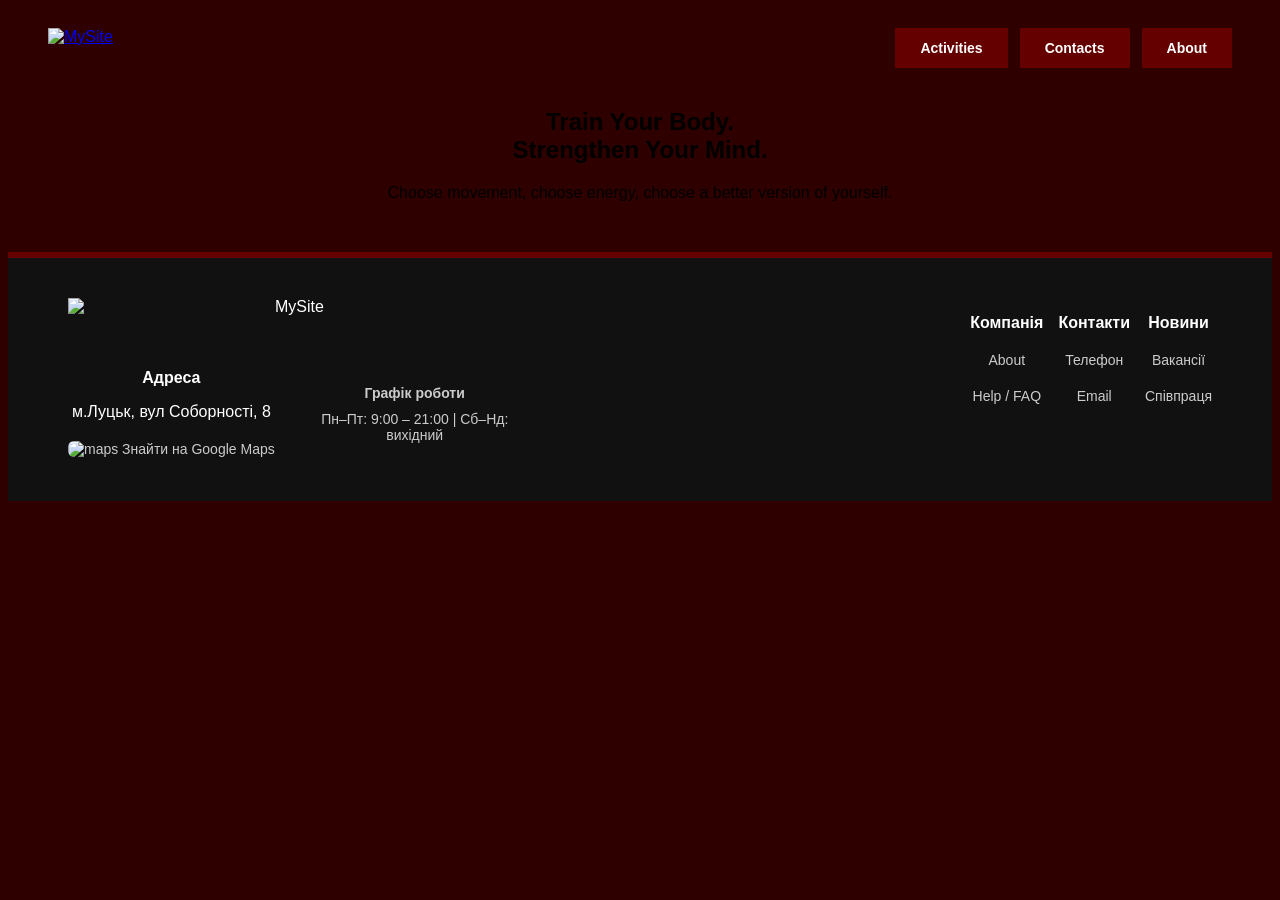
==== pages/about.html @ 5962798e "Update about.html" ====
<!DOCTYPE html>
<html>
<head>
    <meta charset="UTF-8">
    <link rel="stylesheet" href="../style.css">
    <title>Інформація</title>
</head>
<body>
    <header>
  <nav class="navbar">

    <div class="logo">
      <a href="/">
        <img src="img/logo.webp" alt="MySite">
      </a>
    </div>

    <div class="menu">
      <a href="pages/activities.html" class="btn">Activities</a>
      <a href="pages/contact.html" class="btn">Contacts</a>
      <a href="pages/about.html" class="btn">About</a>
    </div>

  </nav>
</header>

<main>

<!-- 🔥 HERO -->
<section class="activities-hero">
  <div class="hero-text">
    <h1>Train Your Body.<br>Strengthen Your Mind.</h1>
    <p>Choose movement, choose energy, choose a better version of yourself.</p>
  </div>
</section>

</main>

<footer class="footer">

  <div class="footer-top"></div>

  <div class="footer-content">

    <div class="footer-left">

      <div class="logo">
        <img src="img/logo.webp" alt="MySite">
      </div>

      <div class="footer-info">

        <div class="address">
          <p class="footer-title">Адреса</p>
          <p>м.Луцьк, вул Соборності, 8</p>

          <a href="https://maps.app.goo.gl/WA53udnY93yuahpX7" target="_blank" class="map-link">
            <img src="img/maps_.webp" alt="maps">
            Знайти на Google Maps
          </a>
        </div>

        <div class="footer-work">
          <p class="footer-title">Графік роботи</p>
          <p>Пн–Пт: 9:00 – 21:00 | Сб–Нд: вихідний</p>
        </div>

      </div>

    </div>

    <div class="footer-links">

      <div>
        <p class="footer-title">Компанія</p>
        <a href="pages/about.html">About</a>
        <a href="#">Help / FAQ</a>
      </div>

      <div>
        <p class="footer-title">Контакти</p>
        <a href="tel:+380661048398">Телефон</a>
        <a href="mailto:Dariaaa@gmail.com">Email</a>
      </div>

      <div>
        <p class="footer-title">Новини</p>
        <a href="#">Вакансії</a>
        <a href="#">Співпраця</a>
      </div>

    </div>

  </div>

</footer>

</body>
</html>
---- style.css ----
body {
    font-family: Verdana, sans-serif;
    background-color: #2f0000;
    text-align: center;
}

header {
  background-color: #2f0000;
  position: relative;
}

.navbar {
  display: flex;
  justify-content: space-between;
  align-items: center;
  padding: 20px 40px;
}

.logo a {
  display: flex;
  align-items: center;
}

.logo img {
  height: 40px;
  width: auto;
  display: block;
}

/* меню */
.menu {
  display: flex;
  gap: 12px;
  align-items: center;
}

/* посилання */
.menu a {
  text-decoration: none; 
  color: rgb(255, 254, 254);
  font-size: 14px;
  font-family: Arial, sans-serif;
  transition: 0.2s;
}

/* ефект при наведенні */
.menu a:hover {
  color: #650000;
}

.hero > * {
  position: relative;
  z-index: 2;
}

.hero {
  height: 105vh;
  display: flex;
  align-items: center;
  position: relative;
  background: url("img/strng.webp") center/cover no-repeat;
}

.hero::before {
  content: "";
  position: absolute;
  inset: 0;
  background: rgba(0, 0, 0, 0.35);
  z-index: 1;
}

/* текст зліва */
.hero-content {
  position: relative;
  color: white;
  max-width: 400px;
  margin-left: 60px;
  text-align: left;
}
/* заголовок */
.hero-content h1 {
  font-size: 50px;
  margin-bottom: 15px;
}

/* текст */
.hero-content p {
  font-size: 16px;
  margin-bottom: 20px;
}

/* кнопка */
.btn {
  background: #650000;
  color: white;
  padding: 12px 25px;
  text-decoration: none;
  font-weight: bold;
}

.btn:hover {
  background: #ff2a2a;
}

/* текст під заголовком */
.subtitle {
  font-size: 14px;
  color: #ccc; 
  line-height: 1.5;
  margin-bottom: 20px;
}

.footer {
  background: #121111;
  color: white;
  margin-top: 50px;
}

/* блок під логотипом */
.footer-info {
  display: flex;
  gap: 40px; 
  margin-top: 15px;
  align-items: center;
}

/* верхня лінія */
.footer-top {
  height: 6px;
  background: #650000;
  width: 100%;
}

/* основа */
.footer-content {
  display: flex;
  justify-content: space-between;
  gap: 40px; 
  padding: 40px 60px;
  align-items: flex-start;
}

/* ліва частина */
.footer-left .logo img {
  height: 40px;
  margin-bottom: 15px;
  max-width: none;
}

/* заголовки */
.footer-title {
  font-weight: bold;
  margin-bottom: 10px;
}

.footer a {
  color: #ccc;
  text-decoration: none;
  font-size: 14px;
  display: inline-block;
  padding: 4px 0;
}

.footer a:hover {
  color: white;
}

/* блоки */
.footer-links {
  display: flex;
  gap: 15px;
}

.footer-links a {
    display: block;
    padding: 10px 0;
}

/* карта */
.map-link {
  display: flex;
  align-items: center;
  gap: 8px;
}

.map-link img {
  width: 18px;
  border-radius: 6px;
}

/* графік */
.footer-work {
  max-width: 200px;
  font-size: 14px;
  color: #ccc;
}

.footer-work p:not(.footer-title) {
  display: inline;
}

.footer-work p:not(.footer-title):not(:last-child)::after {
  content: " | ";
}

.activities-page {
  background: #000;
}

.activities-page .price-card {
  background: white;
  color: #650000;
  padding: 20px;
  border-radius: 15px;
  transition: 0.3s;
  text-align: center;
}

.activities-page .price-card span {
  display: block;
  font-size: 22px;
  font-weight: bold;
  margin-top: 10px;
}

.activities-page .price-card:hover {
  transform: scale(1.08);
  background: #650000;
  color: white;
}

.activities-page .price {
  font-size: 22px;
  font-weight: bold;
  color: white;
  margin-top: 10px;
}

.activities-page .cards-scroll {
  overflow-x: auto;
  padding: 20px;
  border: 2px solid white;
  border-radius: 15px;
  padding: 20px;
  margin: 30px;
}

.activities-page .cards-wrapper {
  display: flex;
  gap: 20px;
  overflow-x: auto;
  padding: 20px;
}

.schedule-table table {
  width: 90%;
  margin: 40px auto;
  border-collapse: collapse;
  background: white;
  color: #600606;
  border-radius: 10px;
  overflow: hidden;
}

.schedule-table th {
  background: #650000;
  color: white;
  padding: 12px;
}

.schedule-table td {
  padding: 12px;
  text-align: center;
}

.schedule-table tr:nth-child(even) {
  background: #f5f5f5;
}

.schedule-table tr:hover {
  background: #ffe5e5;
}

/* 📱 тільки для activities */
@media (max-width: 700px) {
  .activities-page .wrapper {
    grid-template-columns: 1fr;
  }

  .activities-page table {
    font-size: 12px;
  }
}

.activities-page .hero-image img {
  width: 500px;   /* можеш 450–600 підібрати */
  max-width: 100%;
  height: auto;
}

.activities-page .activities-hero {
  display: flex;
  justify-content: space-between;
  align-items: center;
  padding: 60px;
}

.activities-page .hero-text,
.activities-page .hero-text h1,
.activities-page .hero-text p {
  color: white;
}

.activities-page .pricing-title h2 {
  color: white;
  border: 2px solid white;
  display: inline-block;
  padding: 12px 30px;
  border-radius: 10px;
  letter-spacing: 1px;
  text-transform: uppercase;
}


/* базові стилі */
.wrapper {
    display: grid;
    grid-template-columns: repeat(3, 1fr);
    gap: 20px;
}

/* 📱 планшет */
@media (max-width: 992px) {
    .footer-content {
        flex-wrap: wrap;
    }

    .footer-left,
    .footer-links {
        width: 100%;
    }
}

/* 📱 телефон */
@media (max-width: 700px) {

    .footer-content {
        display: flex;
        flex-direction: column;
        align-items: center;
        text-align: center;
        gap: 20px;
    }

    .footer-links {
        display: flex;
        flex-direction: column;
        gap: 25px;
        align-items: center;
    }

    .footer-left {
        text-align: center;
        width: 100%;
    }

    .footer-info {
        flex-direction: column;
        align-items: center;
    }

    .address,
    .footer-work {
        text-align: center;
    }

    .map-link {
        justify-content: center;
    }
}

@media (max-width: 700px) {

    .navbar {
        flex-direction: column;
        gap: 10px;
        text-align: center;
    }

    .menu {
        flex-direction: column;
        gap: 10px;
    }
}
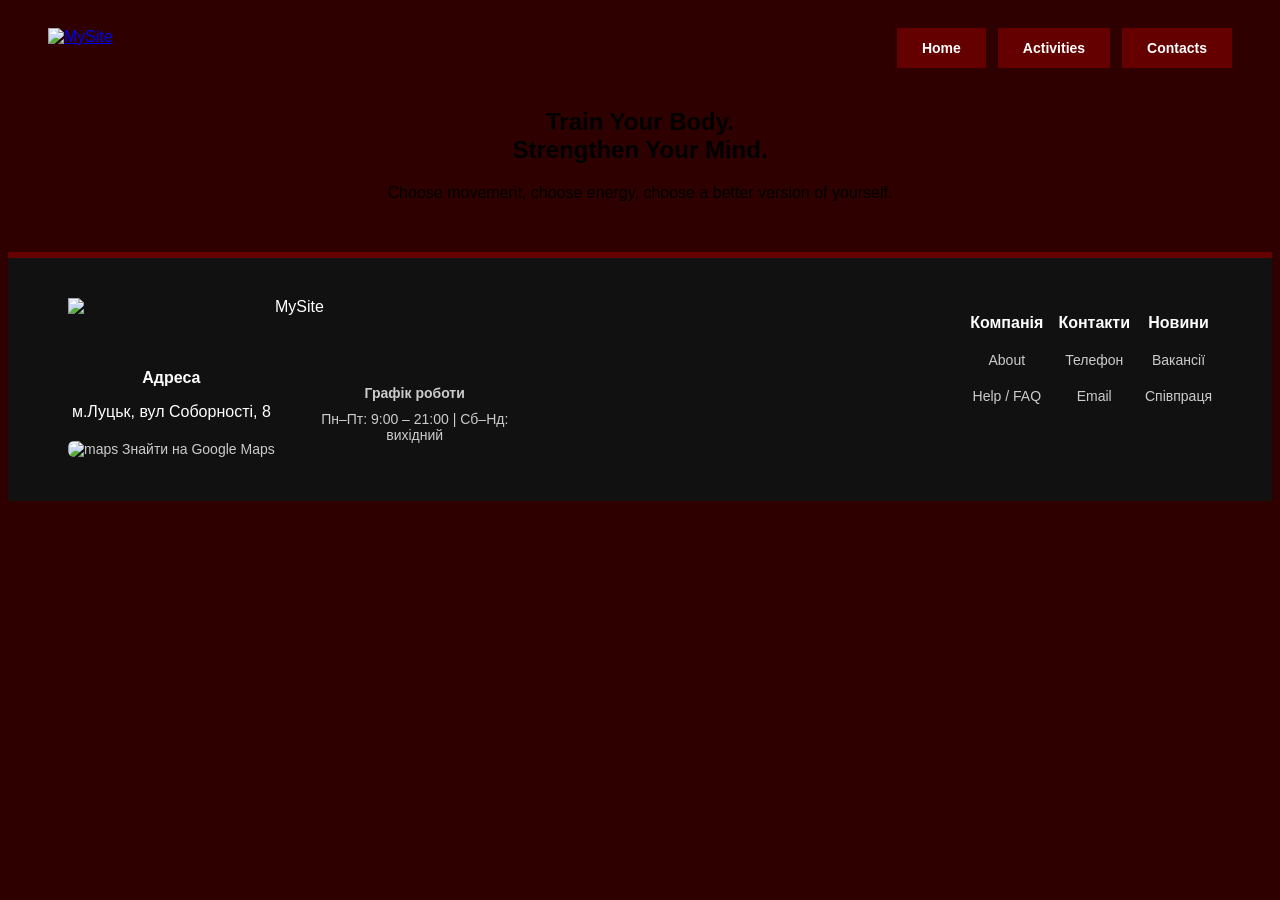
==== commit 2453b6bd: "Update about.html" ====
--- a/pages/about.html
+++ b/pages/about.html
@@ -16,9 +16,9 @@
     </div>
 
     <div class="menu">
+      <a href="../index.html" class="btn">Home</a>
       <a href="pages/activities.html" class="btn">Activities</a>
       <a href="pages/contact.html" class="btn">Contacts</a>
-      <a href="pages/about.html" class="btn">About</a>
     </div>
 
   </nav>
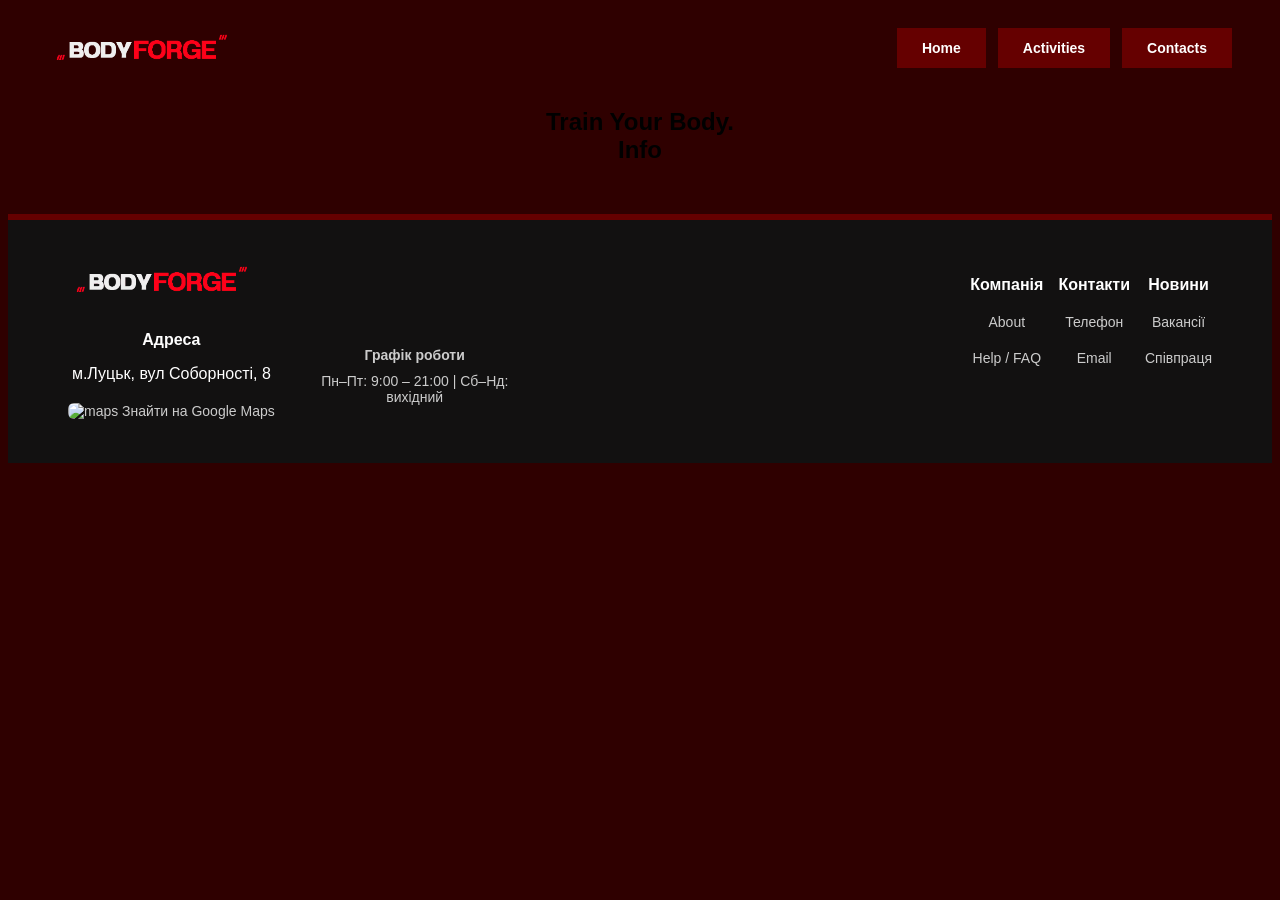
==== commit 991bd2e7: "Update about.html" ====
--- a/pages/about.html
+++ b/pages/about.html
@@ -11,14 +11,14 @@
 
     <div class="logo">
       <a href="/">
-        <img src="img/logo.webp" alt="MySite">
+        <img src="../img/logo.webp" alt="MySite">
       </a>
     </div>
 
     <div class="menu">
       <a href="../index.html" class="btn">Home</a>
-      <a href="pages/activities.html" class="btn">Activities</a>
-      <a href="pages/contact.html" class="btn">Contacts</a>
+      <a href="activities.html" class="btn">Activities</a>
+      <a href="contact.html" class="btn">Contacts</a>
     </div>
 
   </nav>
@@ -29,8 +29,8 @@
 <!-- 🔥 HERO -->
 <section class="activities-hero">
   <div class="hero-text">
-    <h1>Train Your Body.<br>Strengthen Your Mind.</h1>
-    <p>Choose movement, choose energy, choose a better version of yourself.</p>
+    <h1>Train Your Body.<br>Info</h1>
+
   </div>
 </section>
 
@@ -45,7 +45,7 @@
     <div class="footer-left">
 
       <div class="logo">
-        <img src="img/logo.webp" alt="MySite">
+        <img src="../img/logo.webp" alt="MySite">
       </div>
 
       <div class="footer-info">
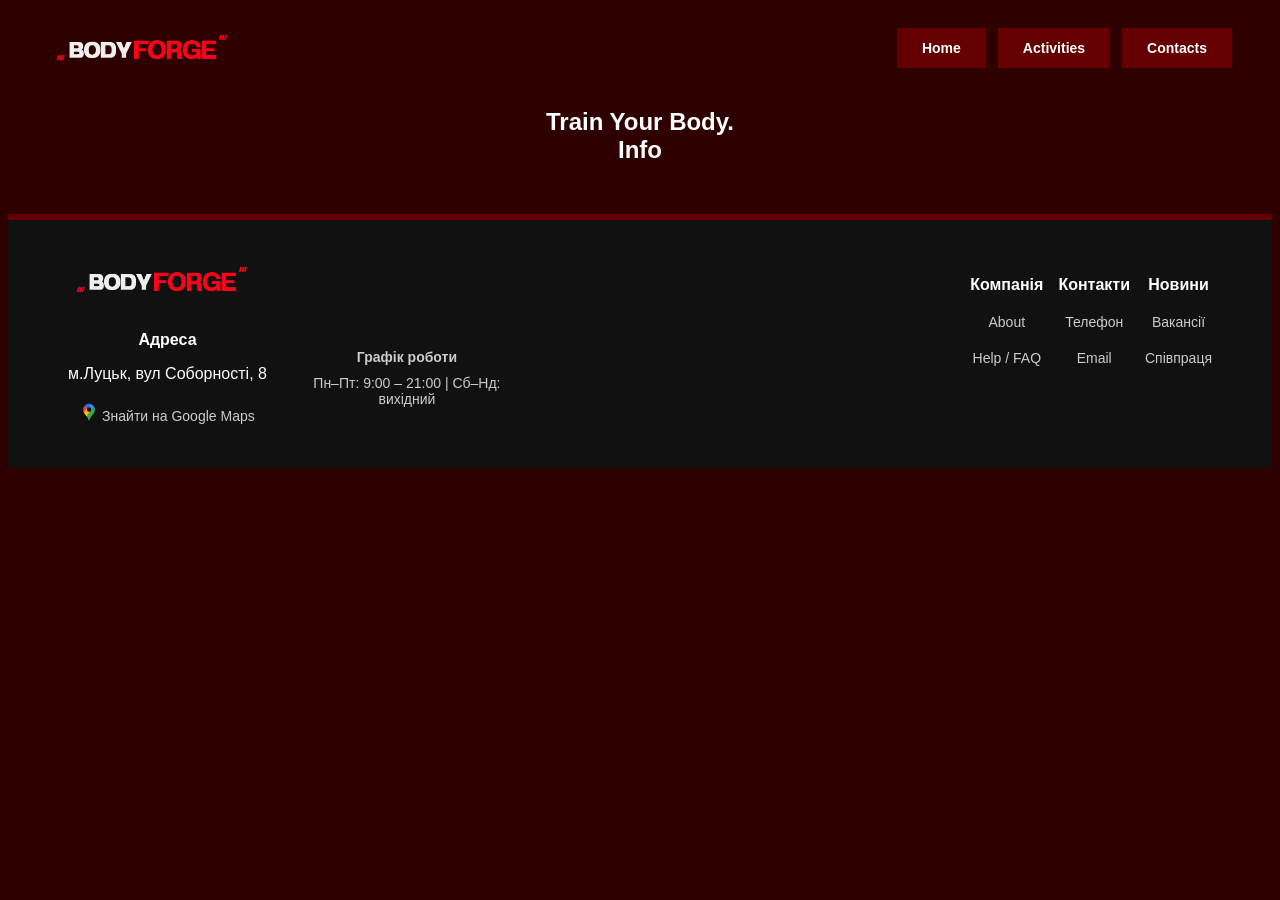
==== commit 7a0a9932: "Update about.html" ====
--- a/pages/about.html
+++ b/pages/about.html
@@ -27,7 +27,7 @@
 <main>
 
 <!-- 🔥 HERO -->
-<section class="activities-hero">
+<section class="about-hero">
   <div class="hero-text">
     <h1>Train Your Body.<br>Info</h1>
 
@@ -55,7 +55,7 @@
           <p>м.Луцьк, вул Соборності, 8</p>
 
           <a href="https://maps.app.goo.gl/WA53udnY93yuahpX7" target="_blank" class="map-link">
-            <img src="img/maps_.webp" alt="maps">
+            <img src="../img/maps_.webp" alt="maps">
             Знайти на Google Maps
           </a>
         </div>
--- a/style.css
+++ b/style.css
@@ -321,6 +321,11 @@
   text-transform: uppercase;
 }
 
+.about-hero h1{
+  color: white;
+}
+
+
 
 /* базові стилі */
 .wrapper {
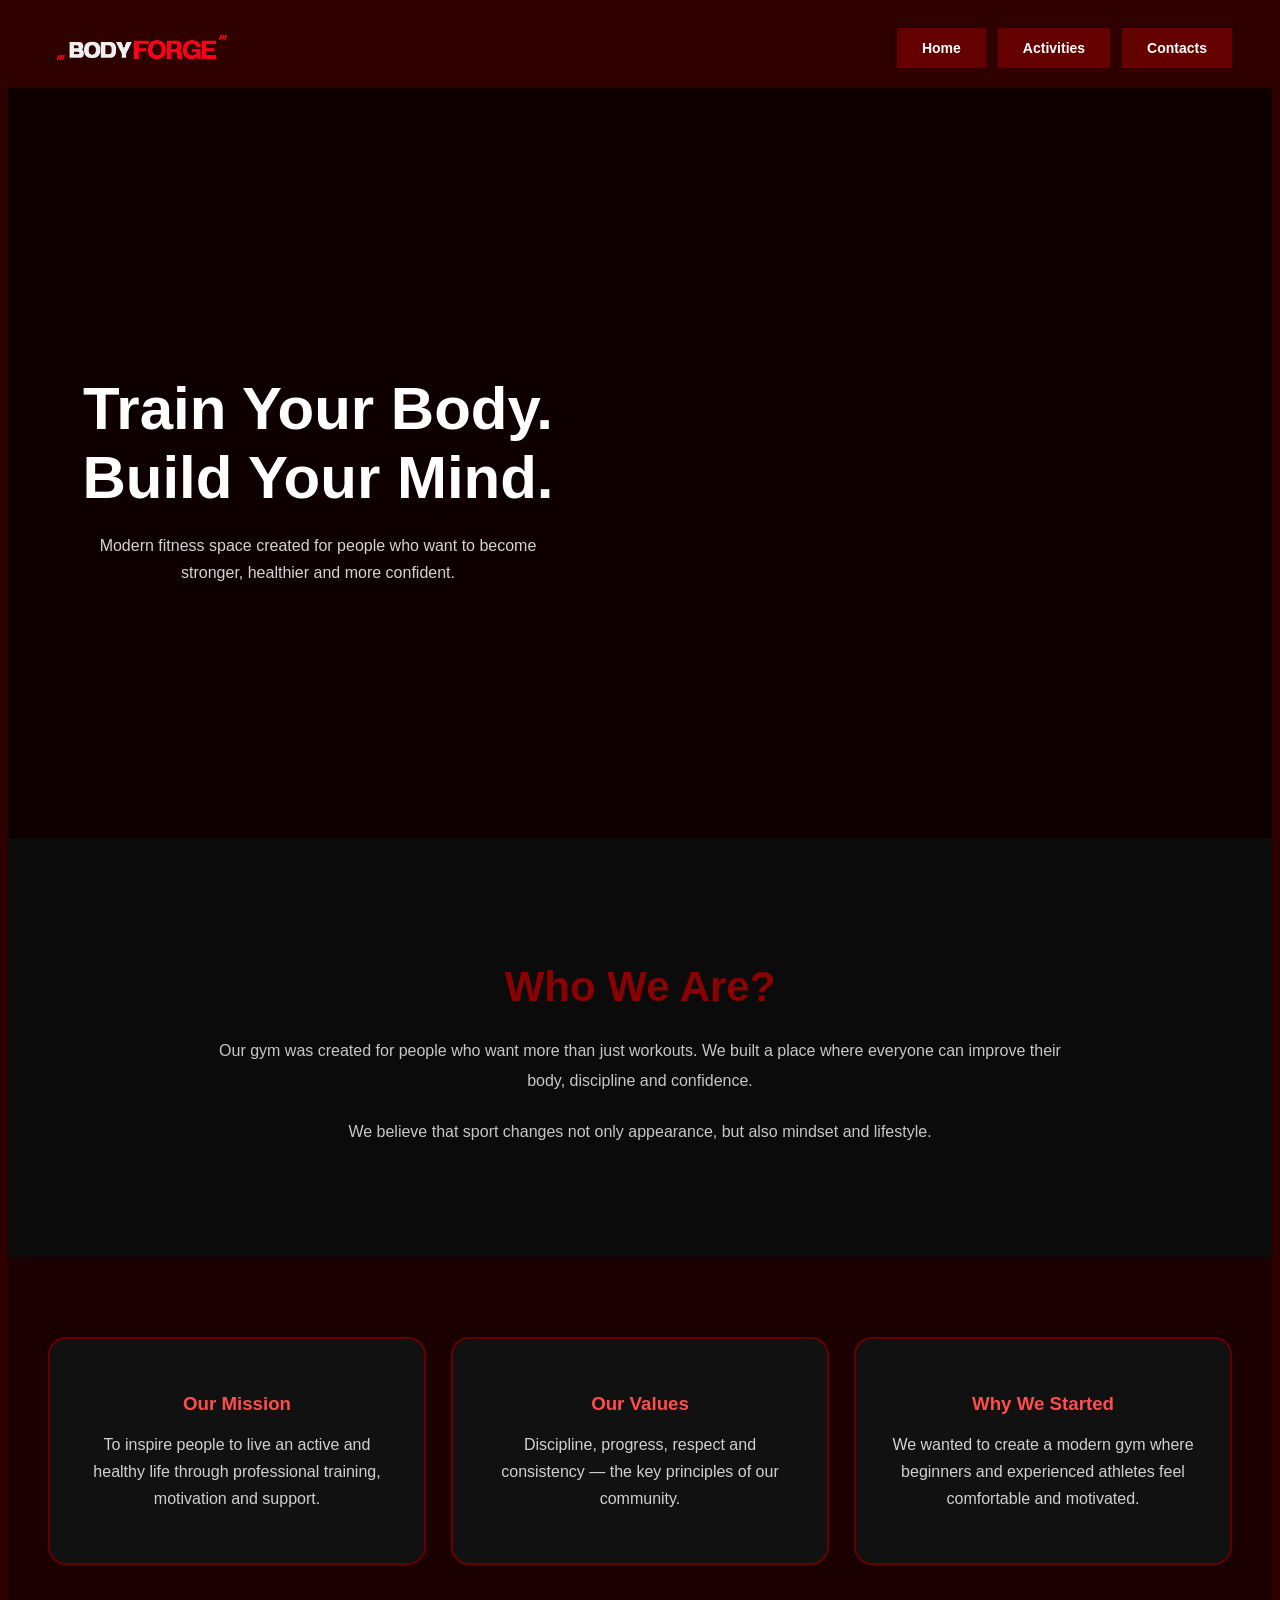
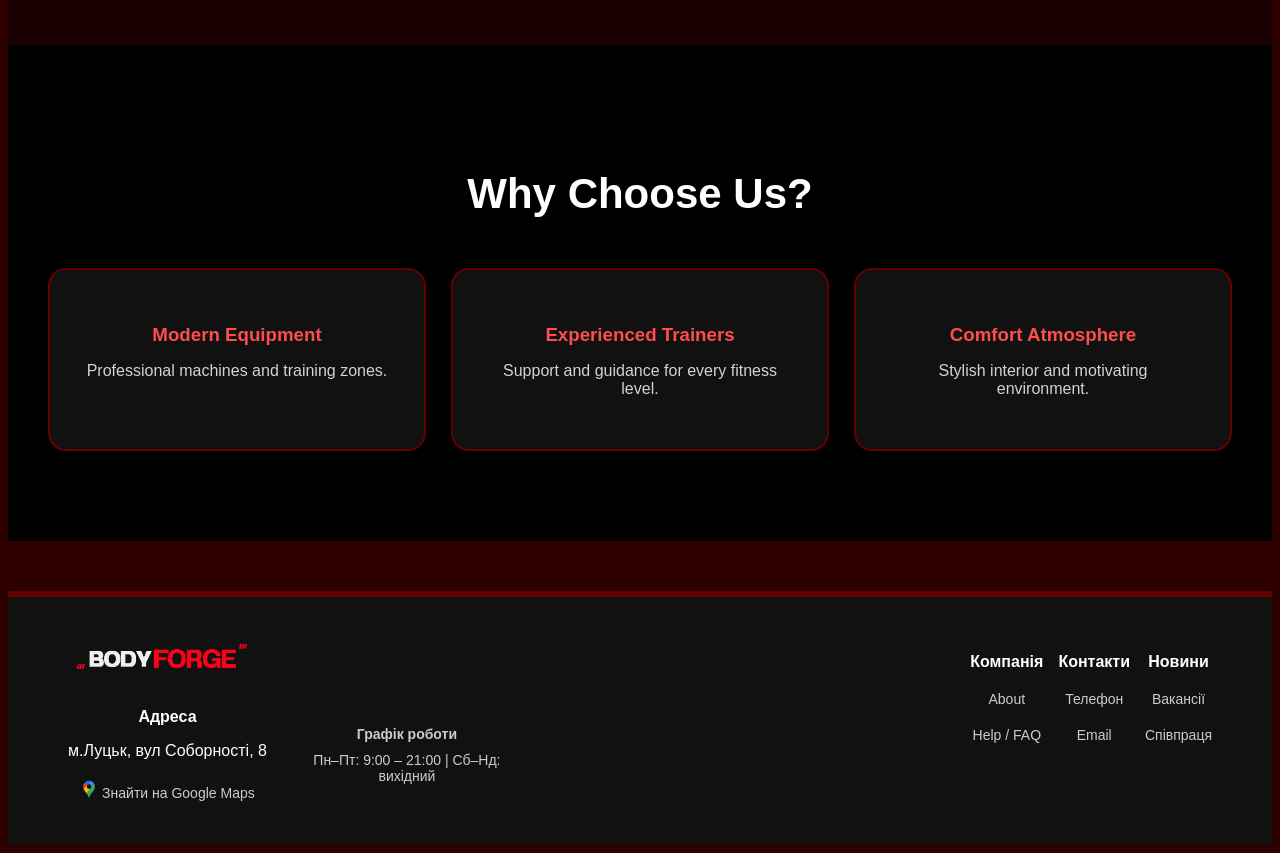
==== commit e4f0d4ca: "Update about.html" ====
--- a/pages/about.html
+++ b/pages/about.html
@@ -29,9 +29,91 @@
 <!-- 🔥 HERO -->
 <section class="about-hero">
   <div class="hero-text">
-    <h1>Train Your Body.<br>Info</h1>
+    <h1>Train Your Body.<br>Build Your Mind.</h1>
+
+    <p>
+      Modern fitness space created for people who want
+      to become stronger, healthier and more confident.
+    </p>
+  </div>
+</section>
+
+<!-- WHO WE ARE -->
+<section class="about-section">
+
+  <div class="about-box">
+    <h2>Who We Are?</h2>
+
+    <p>
+      Our gym was created for people who want more than
+      just workouts. We built a place where everyone can
+      improve their body, discipline and confidence.
+    </p>
+
+    <p>
+      We believe that sport changes not only appearance,
+      but also mindset and lifestyle.
+    </p>
+  </div>
+
+</section>
+
+<!-- MISSION -->
+<section class="mission-section">
+
+  <div class="mission-card">
+    <h3>Our Mission</h3>
+
+    <p>
+      To inspire people to live an active and healthy life
+      through professional training, motivation and support.
+    </p>
+  </div>
+
+  <div class="mission-card">
+    <h3>Our Values</h3>
+
+    <p>
+      Discipline, progress, respect and consistency —
+      the key principles of our community.
+    </p>
+  </div>
+
+  <div class="mission-card">
+    <h3>Why We Started</h3>
+
+    <p>
+      We wanted to create a modern gym where beginners
+      and experienced athletes feel comfortable and motivated.
+    </p>
+  </div>
+
+</section>
+
+<!-- ADVANTAGES -->
+<section class="advantages">
+
+  <h2>Why Choose Us?</h2>
+
+  <div class="advantages-grid">
+
+    <div class="adv-card">
+      <h3>Modern Equipment</h3>
+      <p>Professional machines and training zones.</p>
+    </div>
+
+    <div class="adv-card">
+      <h3>Experienced Trainers</h3>
+      <p>Support and guidance for every fitness level.</p>
+    </div>
+
+    <div class="adv-card">
+      <h3>Comfort Atmosphere</h3>
+      <p>Stylish interior and motivating environment.</p>
+    </div>
 
   </div>
+
 </section>
 
 </main>
--- a/style.css
+++ b/style.css
@@ -325,6 +325,168 @@
   color: white;
 }
 
+.about-hero {
+    height: 70vh;
+
+    background:
+    linear-gradient(rgba(0,0,0,0.7),
+    rgba(0,0,0,0.7)),
+    url("img/about-bg.webp") center/cover no-repeat;
+
+    display: flex;
+    align-items: center;
+    padding: 60px;
+}
+
+.about-hero .hero-text {
+    max-width: 500px;
+    color: white;
+}
+
+.about-hero h1 {
+    font-size: 60px;
+    margin-bottom: 20px;
+    color: white;
+}
+
+.about-hero p {
+    color: #d3d3d3;
+    line-height: 1.7;
+}
+
+/* WHO WE ARE */
+.about-section {
+    background: #0b0b0b;
+    padding: 90px 20px;
+    display: flex;
+    justify-content: center;
+}
+
+.about-box {
+    max-width: 850px;
+    text-align: center;
+    color: white;
+}
+
+.about-box h2 {
+    font-size: 42px;
+    margin-bottom: 25px;
+    color: #8b0000;
+}
+
+.about-box p {
+    color: #c7c7c7;
+    line-height: 1.9;
+    margin-bottom: 20px;
+}
+
+/* MISSION */
+.mission-section {
+    background: #1a0000;
+    padding: 80px 40px;
+
+    display: grid;
+    grid-template-columns: repeat(3, 1fr);
+    gap: 25px;
+}
+
+.mission-card {
+    background: #111;
+    border: 2px solid #650000;
+
+    color: white;
+
+    padding: 35px;
+    border-radius: 18px;
+
+    transition: 0.3s;
+}
+
+.mission-card:hover {
+    transform: translateY(-8px);
+    background: #650000;
+}
+
+.mission-card h3 {
+    margin-bottom: 15px;
+    color: #ff4d4d;
+}
+
+.mission-card p {
+    color: #d0d0d0;
+    line-height: 1.7;
+}
+
+/* ADVANTAGES */
+.advantages {
+    background: black;
+    padding: 90px 40px;
+    text-align: center;
+}
+
+.advantages h2 {
+    color: white;
+    font-size: 42px;
+    margin-bottom: 50px;
+}
+
+.advantages-grid {
+    display: grid;
+    grid-template-columns: repeat(3, 1fr);
+    gap: 25px;
+}
+
+.adv-card {
+    background: #111;
+
+    border: 2px solid #650000;
+
+    padding: 35px;
+    border-radius: 18px;
+
+    color: white;
+
+    transition: 0.3s;
+}
+
+.adv-card:hover {
+    background: #650000;
+    transform: scale(1.03);
+}
+
+.adv-card h3 {
+    margin-bottom: 15px;
+    color: #ff4d4d;
+}
+
+.adv-card p {
+    color: #d3d3d3;
+}
+
+/* 📱 mobile */
+@media (max-width: 700px) {
+
+    .mission-section,
+    .advantages-grid {
+        grid-template-columns: 1fr;
+    }
+
+    .about-hero {
+        padding: 30px;
+    }
+
+    .about-hero h1 {
+        font-size: 42px;
+    }
+
+    .about-box h2,
+    .advantages h2 {
+        font-size: 32px;
+    }
+
+}
+
+
 
 
 /* базові стилі */
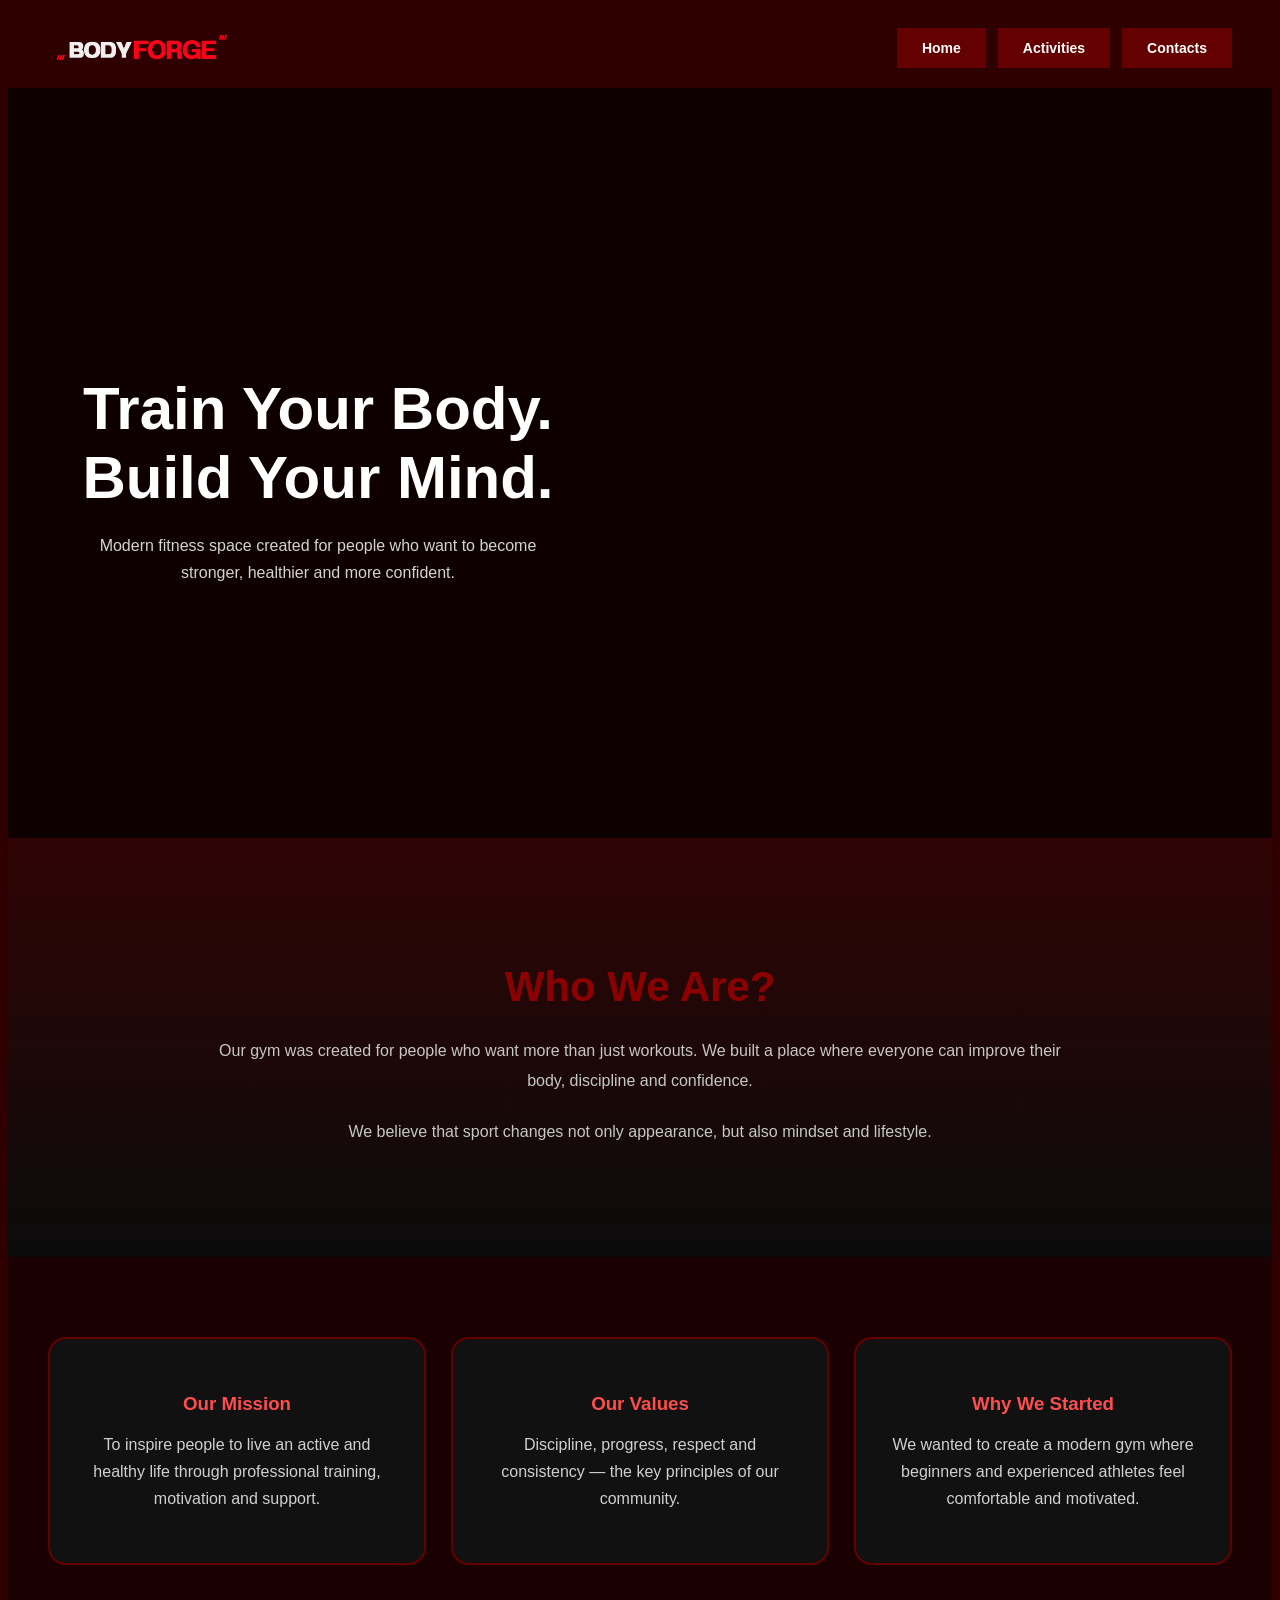
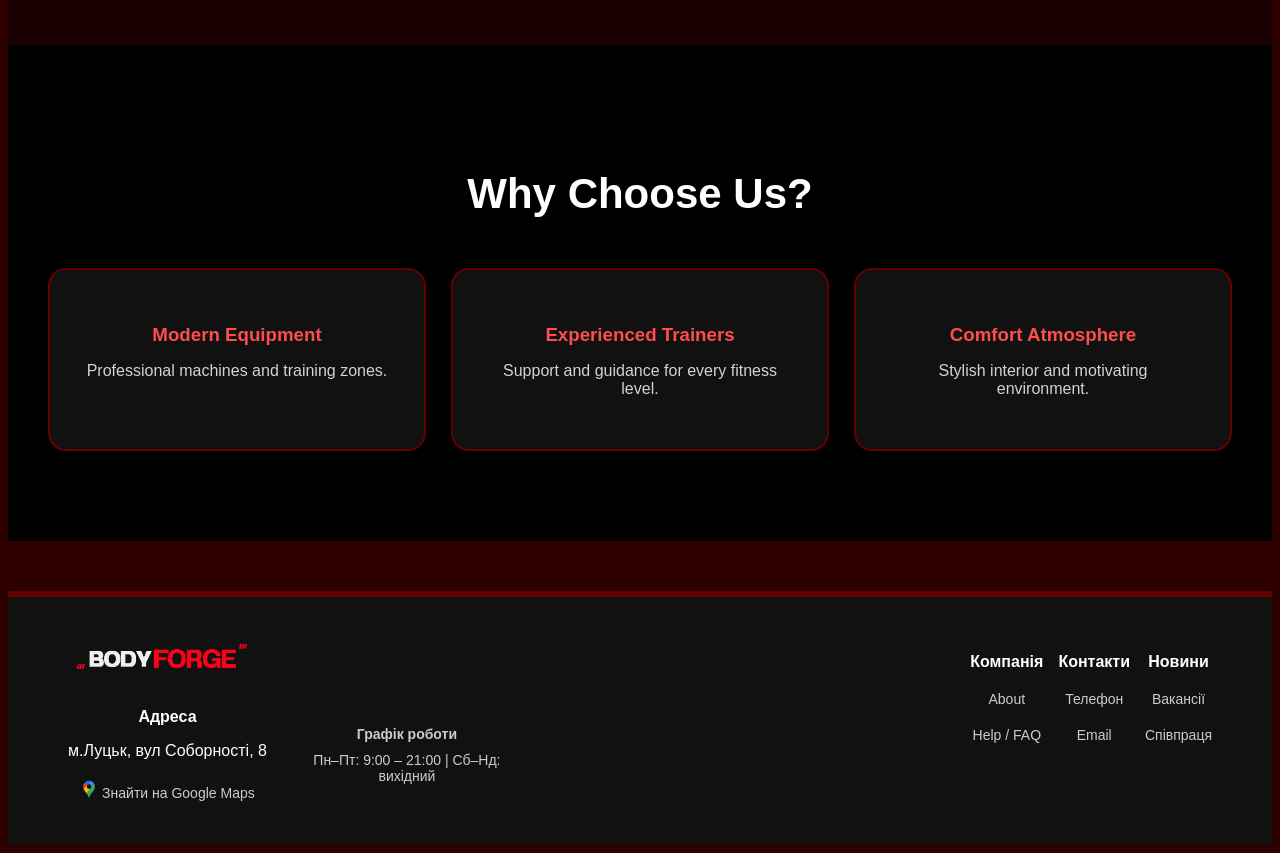
==== commit c8ace6da: "Update about.html" ====
--- a/pages/about.html
+++ b/pages/about.html
@@ -2,6 +2,7 @@
 <html>
 <head>
     <meta charset="UTF-8">
+    <meta name="viewport" content="width=device-width, initial-scale=1.0">
     <link rel="stylesheet" href="../style.css">
     <title>Інформація</title>
 </head>
--- a/style.css
+++ b/style.css
@@ -55,24 +55,41 @@
 
 .hero {
   height: 105vh;
+
   display: flex;
   align-items: center;
+
   position: relative;
-  background: url("img/strng.webp") center/cover no-repeat;
-}
-
+
+  overflow: hidden;
+}
+
+/* відео */
+.hero-video {
+  position: absolute;
+
+  top: 0;
+  left: 0;
+
+  width: 100%;
+  height: 100%;
+
+  object-fit: cover;
+
+  z-index: 1;
+}
 .hero::before {
   content: "";
   position: absolute;
   inset: 0;
-  background: rgba(0, 0, 0, 0.35);
+  background: rgba(0, 0, 0, 0.45);
   z-index: 1;
 }
 
 /* текст зліва */
 .hero-content {
   position: relative;
-  color: white;
+  color: rgb(255, 255, 255);
   max-width: 400px;
   margin-left: 60px;
   text-align: left;
@@ -356,8 +373,14 @@
 
 /* WHO WE ARE */
 .about-section {
-    background: #0b0b0b;
+    background: linear-gradient(
+        to bottom,
+        #300404,
+        #0b0b0b
+    );
+
     padding: 90px 20px;
+
     display: flex;
     justify-content: center;
 }
@@ -367,6 +390,7 @@
     text-align: center;
     color: white;
 }
+
 
 .about-box h2 {
     font-size: 42px;
@@ -463,28 +487,295 @@
     color: #d3d3d3;
 }
 
-/* 📱 mobile */
+/* 📱 планшет */
+@media (max-width: 992px) {
+
+    .mission-section,
+    .advantages-grid {
+        grid-template-columns: repeat(2, 1fr);
+    }
+
+    .about-hero h1 {
+        font-size: 52px;
+    }
+
+    .about-box {
+        padding: 0 20px;
+    }
+
+}
+
+/* 📱 телефон */
 @media (max-width: 700px) {
 
+    /* HERO */
+    .about-hero {
+        height: auto;
+
+        padding: 120px 25px 80px;
+
+        text-align: center;
+        justify-content: center;
+    }
+
+    .about-hero .hero-text {
+        max-width: 100%;
+    }
+
+    .about-hero h1 {
+        font-size: 38px;
+        line-height: 1.2;
+    }
+
+    .about-hero p {
+        font-size: 15px;
+    }
+
+    /* WHO WE ARE */
+    .about-section {
+        padding: 70px 20px;
+    }
+
+    .about-box h2 {
+        font-size: 30px;
+    }
+
+    .about-box p {
+        font-size: 15px;
+        line-height: 1.7;
+    }
+
+    /* CARDS */
     .mission-section,
     .advantages-grid {
         grid-template-columns: 1fr;
     }
 
-    .about-hero {
-        padding: 30px;
-    }
-
-    .about-hero h1 {
-        font-size: 42px;
-    }
-
-    .about-box h2,
+    .mission-section {
+        padding: 60px 20px;
+    }
+
+    .advantages {
+        padding: 60px 20px;
+    }
+
+    .mission-card,
+    .adv-card {
+        padding: 25px;
+    }
+
     .advantages h2 {
-        font-size: 32px;
-    }
-
-}
+        font-size: 30px;
+    }
+
+}
+
+.contact-hero {
+    height: 60vh;
+
+    background:
+    linear-gradient(rgba(0,0,0,0.7),
+    rgba(0,0,0,0.7)),
+    url("img/contact-bg.webp") center/cover no-repeat;
+
+    display: flex;
+    align-items: center;
+
+    padding: 60px;
+}
+
+.contact-hero .hero-text {
+    color: white;
+    max-width: 500px;
+}
+
+.contact-hero h1 {
+    font-size: 60px;
+    margin-bottom: 20px;
+}
+
+.contact-hero p {
+    color: #ccc;
+    line-height: 1.7;
+}
+
+/* CONTACTS */
+.contact-section {
+    background: #0b0b0b;
+
+    display: grid;
+    grid-template-columns: repeat(3, 1fr);
+
+    gap: 25px;
+
+    padding: 80px 40px;
+}
+
+.contact-card {
+    background: #1a0000;
+
+    border: 2px solid #650000;
+
+    border-radius: 18px;
+
+    padding: 35px;
+
+    text-align: center;
+
+    color: white;
+
+    transition: 0.3s;
+}
+
+.contact-card:hover {
+    transform: translateY(-8px);
+    background: #650000;
+}
+
+.contact-card h3 {
+    color: #ff4d4d;
+    margin-bottom: 15px;
+}
+
+/* TRAINERS */
+.trainers-section {
+    background: black;
+
+    padding: 90px 40px;
+
+    text-align: center;
+}
+
+.trainers-section h2 {
+    color: white;
+
+    font-size: 42px;
+
+    margin-bottom: 50px;
+}
+
+.trainers-grid {
+    display: grid;
+
+    grid-template-columns: repeat(3, 1fr);
+
+    gap: 25px;
+}
+
+.trainer-card {
+    background: #111;
+
+    border: 2px solid #650000;
+
+    border-radius: 18px;
+
+    overflow: hidden;
+
+    color: white;
+
+    transition: 0.3s;
+}
+
+.trainer-card:hover {
+    transform: scale(1.03);
+}
+
+.trainer-card img {
+    width: 100%;
+    height: 320px;
+    object-fit: cover;
+}
+
+.trainer-card h3 {
+    margin-top: 20px;
+}
+
+.role {
+    color: #ff4d4d;
+
+    font-weight: bold;
+
+    margin: 10px 0;
+}
+
+.trainer-card p {
+    padding: 0 20px 25px;
+    color: #d0d0d0;
+    line-height: 1.7;
+}
+
+/* 📱 планшет */
+@media (max-width: 992px) {
+
+    .contact-section,
+    .trainers-grid {
+        grid-template-columns: repeat(2, 1fr);
+    }
+
+    .contact-hero h1 {
+        font-size: 52px;
+    }
+
+}
+
+/* 📱 телефон */
+@media (max-width: 700px) {
+
+    /* HERO */
+    .contact-hero {
+        height: auto;
+
+        padding: 120px 25px 80px;
+
+        justify-content: center;
+
+        text-align: center;
+    }
+
+    .contact-hero .hero-text {
+        max-width: 100%;
+    }
+
+    .contact-hero h1 {
+        font-size: 38px;
+        line-height: 1.2;
+    }
+
+    .contact-hero p {
+        font-size: 15px;
+    }
+
+    /* CONTACTS */
+    .contact-section {
+        grid-template-columns: 1fr;
+
+        padding: 60px 20px;
+    }
+
+    .contact-card {
+        padding: 25px;
+    }
+
+    /* TRAINERS */
+    .trainers-section {
+        padding: 60px 20px;
+    }
+
+    .trainers-section h2 {
+        font-size: 30px;
+    }
+
+    .trainers-grid {
+        grid-template-columns: 1fr;
+    }
+
+    .trainer-card img {
+        height: 260px;
+    }
+
+}
+
+
 
 
 
